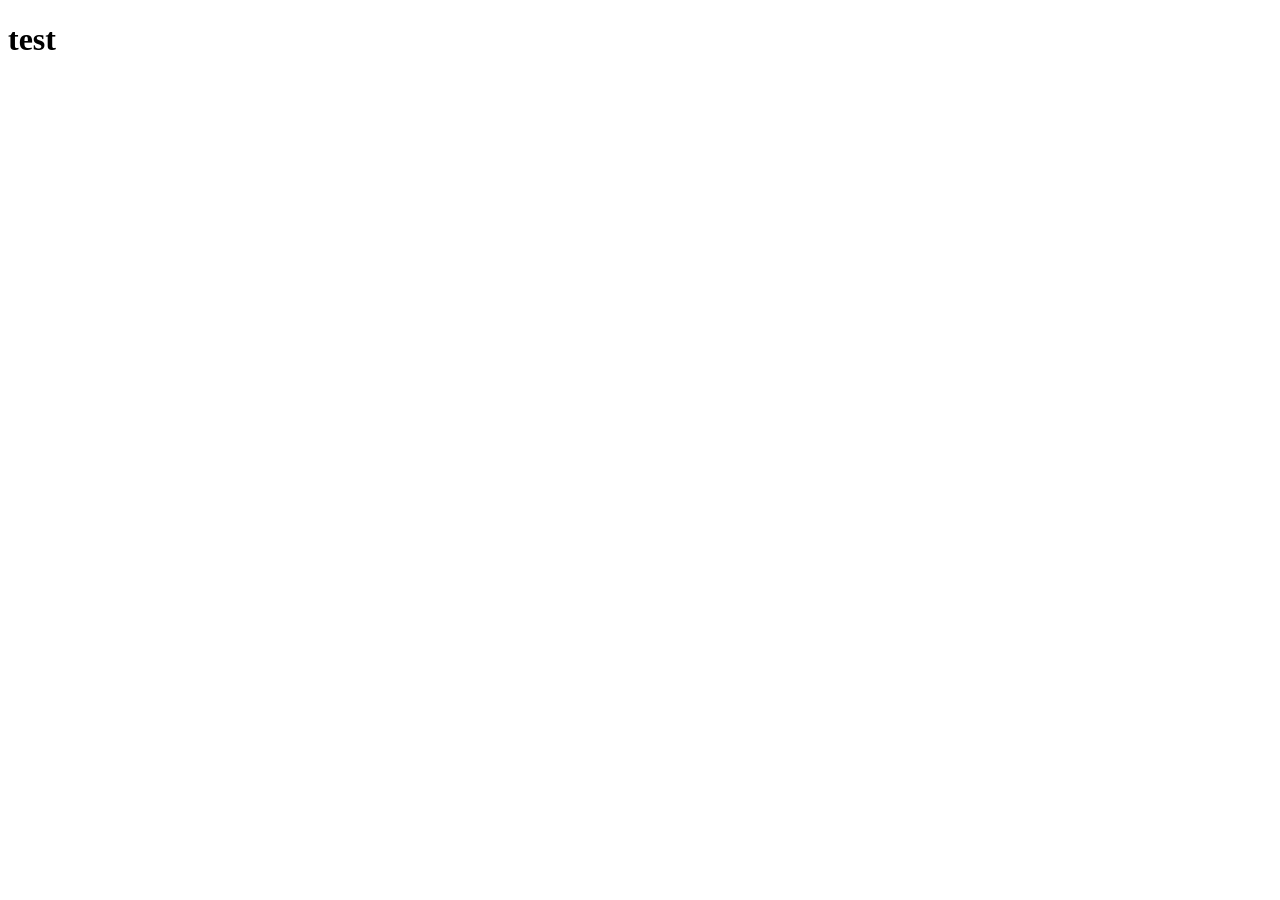
==== index.html @ ff6f2edd "1chi yangilanish" ====
<!DOCTYPE html>
<html lang="en">
<head>
    <meta charset="UTF-8">
    <meta name="viewport" content="width=device-width, initial-scale=1.0">
    <title>Document</title>
</head>
<body>
    <h1>test</h1>
</body>
</html>
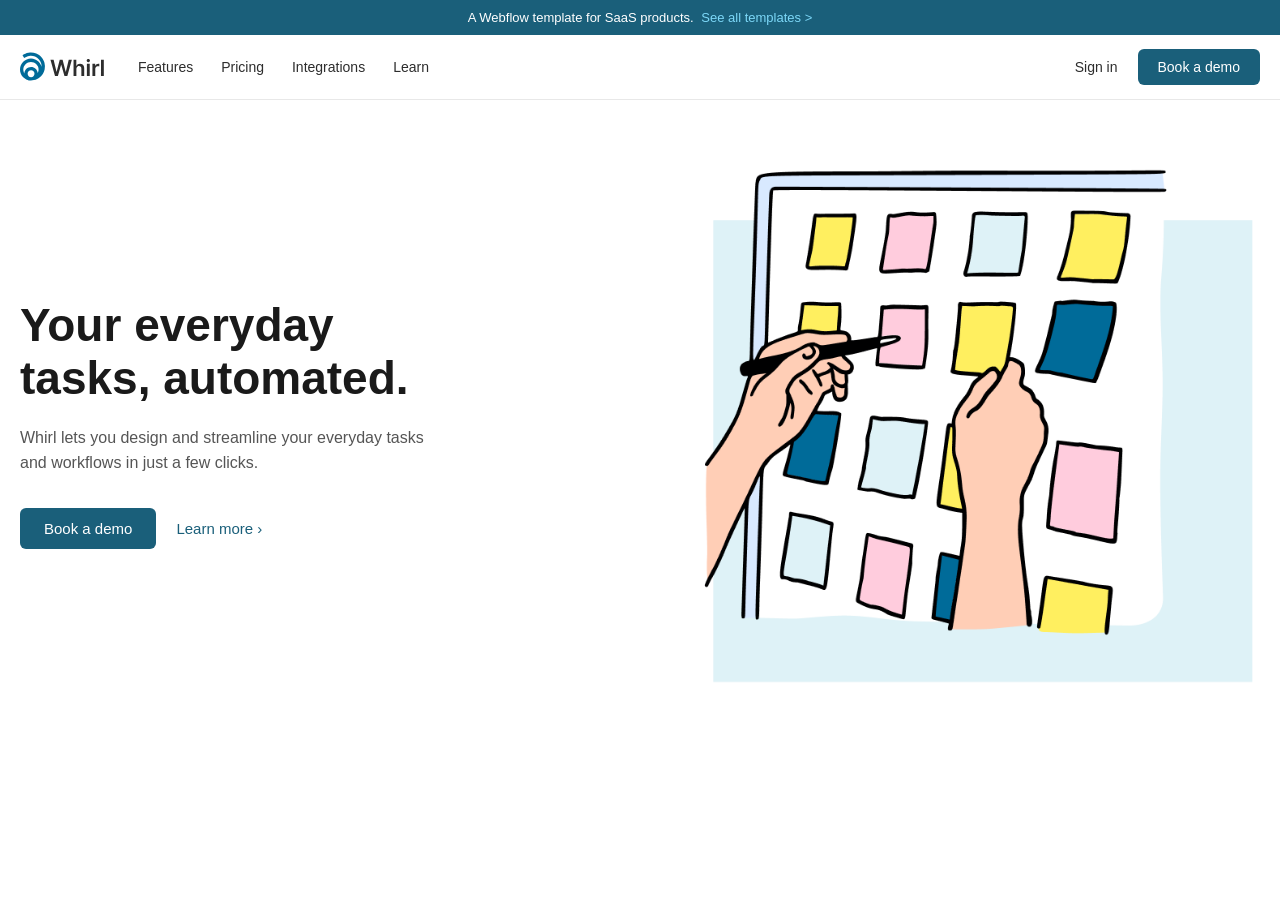
==== commit 2fcd5096: "sahifa header qism tayyor" ====
--- a/index.html
+++ b/index.html
@@ -1,11 +1,54 @@
 <!DOCTYPE html>
 <html lang="en">
 <head>
-    <meta charset="UTF-8">
-    <meta name="viewport" content="width=device-width, initial-scale=1.0">
-    <title>Document</title>
+  <meta charset="UTF-8">
+  <meta name="viewport" content="width=device-width, initial-scale=1.0">
+  <title>Whirl — Your everyday tasks, automated.</title>
+  <link rel="stylesheet" href="css/main.css">
 </head>
 <body>
-    <h1>test</h1>
+
+  <!-- TOP BAR -->
+  <div class="topbar">
+    A Webflow template for SaaS products.
+    <a href="#">See all templates &gt;</a>
+  </div>
+
+  <!-- NAVBAR -->
+  <nav class="navbar">
+    <div class="navbar-inner">
+      <a class="navbar-logo" href="#">
+        <img src="images/logo.svg" alt="Whirl">
+      </a>
+      <ul class="navbar-links">
+        <li><a href="#">Features</a></li>
+        <li><a href="#">Pricing</a></li>
+        <li><a href="#">Integrations</a></li>
+        <li><a href="#">Learn</a></li>
+      </ul>
+      <div class="navbar-right">
+        <a class="btn-signin" href="#">Sign in</a>
+        <a class="btn-demo" href="#">Book a demo</a>
+      </div>
+    </div>
+  </nav>
+
+  <!-- HERO -->
+  <section class="hero">
+    <div class="hero-inner">
+      <div class="hero-text">
+        <h1>Your everyday tasks, automated.</h1>
+        <p>Whirl lets you design and streamline your everyday tasks and workflows in just a few clicks.</p>
+        <div class="hero-buttons">
+          <a class="btn-hero-demo" href="#">Book a demo</a>
+          <a class="btn-learn" href="#">Learn more &rsaquo;</a>
+        </div>
+      </div>
+      <div class="hero-image">
+        <img src="images/hero.png" alt="Task board illustration">
+      </div>
+    </div>
+  </section>
+
 </body>
-</html>+</html>
--- a/css/main.css
+++ b/css/main.css
@@ -0,0 +1,179 @@
+* {
+  margin: 0;
+  padding: 0;
+  box-sizing: border-box;
+}
+
+body {
+  font-family: -apple-system, BlinkMacSystemFont, 'Segoe UI', Roboto, sans-serif;
+  background: #fff;
+  color: #2d2d2d;
+}
+
+/* TOPBAR */
+.topbar {
+  background: #1a5f7a;
+  text-align: center;
+  padding: 10px 20px;
+  font-size: 13px;
+  color: #fff;
+}
+
+.topbar a {
+  color: #7dd8f8;
+  text-decoration: none;
+  margin-left: 4px;
+}
+
+/* NAVBAR */
+.navbar {
+  border-bottom: 1px solid #e8e8e8;
+  padding: 0 20px;
+}
+
+.navbar-inner {
+  max-width: 1440px;
+  margin: 0 auto;
+  height: 64px;
+  display: flex;
+  align-items: center;
+  gap: 32px;
+}
+
+.navbar-logo {
+  display: flex;
+  align-items: center;
+  text-decoration: none;
+  flex-shrink: 0;
+}
+
+.navbar-logo img {
+  height: 30px;
+}
+
+.navbar-links {
+  display: flex;
+  align-items: center;
+  gap: 28px;
+  list-style: none;
+}
+
+.navbar-links a {
+  font-size: 14px;
+  color: #2d2d2d;
+  text-decoration: none;
+}
+
+.navbar-links a:hover {
+  color: #006B99;
+}
+
+.navbar-right {
+  margin-left: auto;
+  display: flex;
+  align-items: center;
+  gap: 20px;
+}
+
+.btn-signin {
+  font-size: 14px;
+  color: #2d2d2d;
+  text-decoration: none;
+}
+
+.btn-demo {
+  background: #1a5f7a;
+  color: #fff;
+  font-size: 14px;
+  padding: 10px 20px;
+  border-radius: 6px;
+  text-decoration: none;
+  white-space: nowrap;
+}
+
+.btn-demo:hover {
+  background: #155068;
+}
+
+/* HERO */
+.hero {
+  padding: 60px 20px 80px;
+}
+
+.hero-inner {
+  max-width: 1440px;
+  margin: 0 auto;
+  display: flex;
+  align-items: center;
+  justify-content: space-between;
+  gap: 60px;
+}
+
+.hero-text {
+  max-width: 420px;
+  flex-shrink: 0;
+}
+
+.hero-text h1 {
+  font-size: 46px;
+  font-weight: 800;
+  line-height: 1.15;
+  color: #1a1a1a;
+  margin-bottom: 20px;
+}
+
+.hero-text p {
+  font-size: 16px;
+  color: #555;
+  line-height: 1.6;
+  margin-bottom: 32px;
+}
+
+.hero-buttons {
+  display: flex;
+  align-items: center;
+  gap: 20px;
+}
+
+.btn-hero-demo {
+  background: #1a5f7a;
+  color: #fff;
+  font-size: 15px;
+  padding: 12px 24px;
+  border-radius: 6px;
+  text-decoration: none;
+}
+
+.btn-hero-demo:hover {
+  background: #155068;
+}
+
+.btn-learn {
+  font-size: 15px;
+  color: #1a5f7a;
+  text-decoration: none;
+  display: flex;
+  align-items: center;
+  gap: 6px;
+}
+
+.btn-learn:hover {
+  text-decoration: underline;
+}
+
+.hero-image {
+  flex: 1;
+  max-width: 560px;
+  background: #dff0f7;
+  border-radius: 12px;
+  overflow: hidden;
+  display: flex;
+  align-items: center;
+  justify-content: center;
+}
+
+.hero-image img {
+  width: 100%;
+  height: auto;
+  display: block;
+}
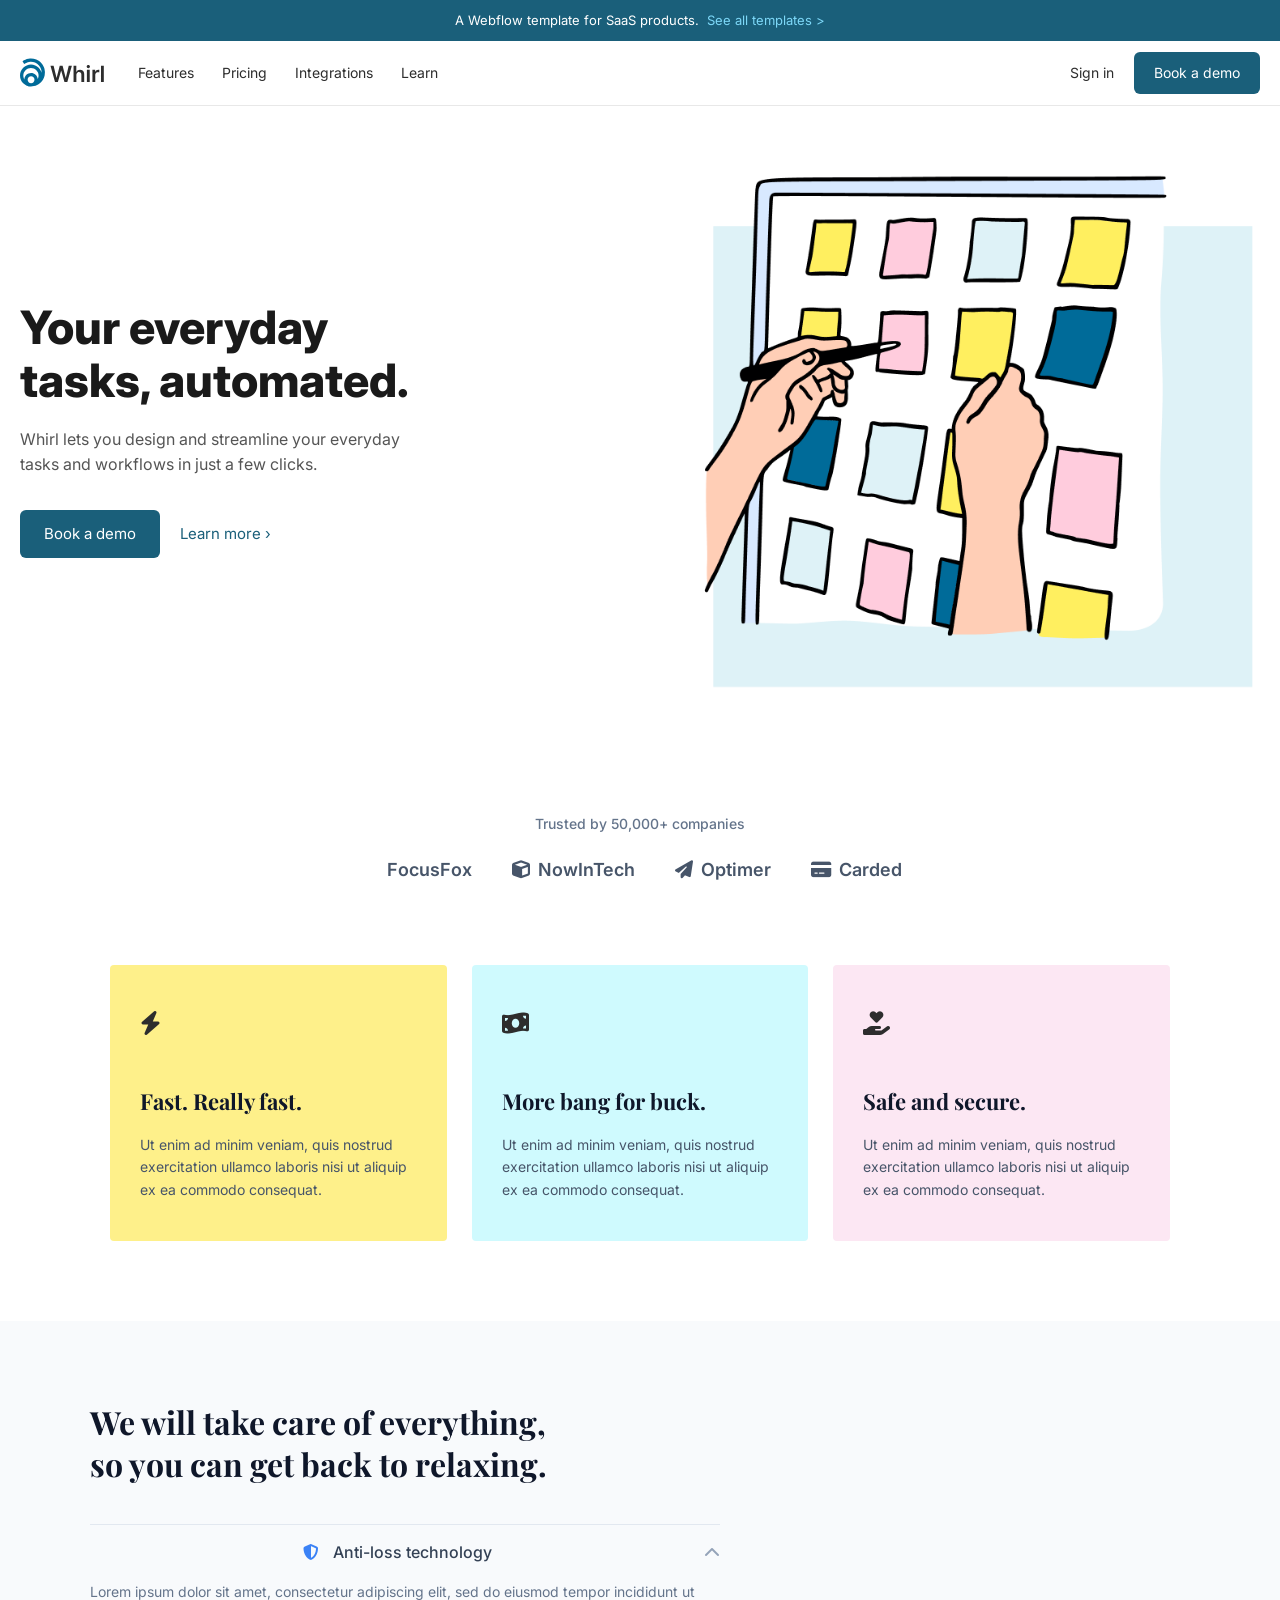
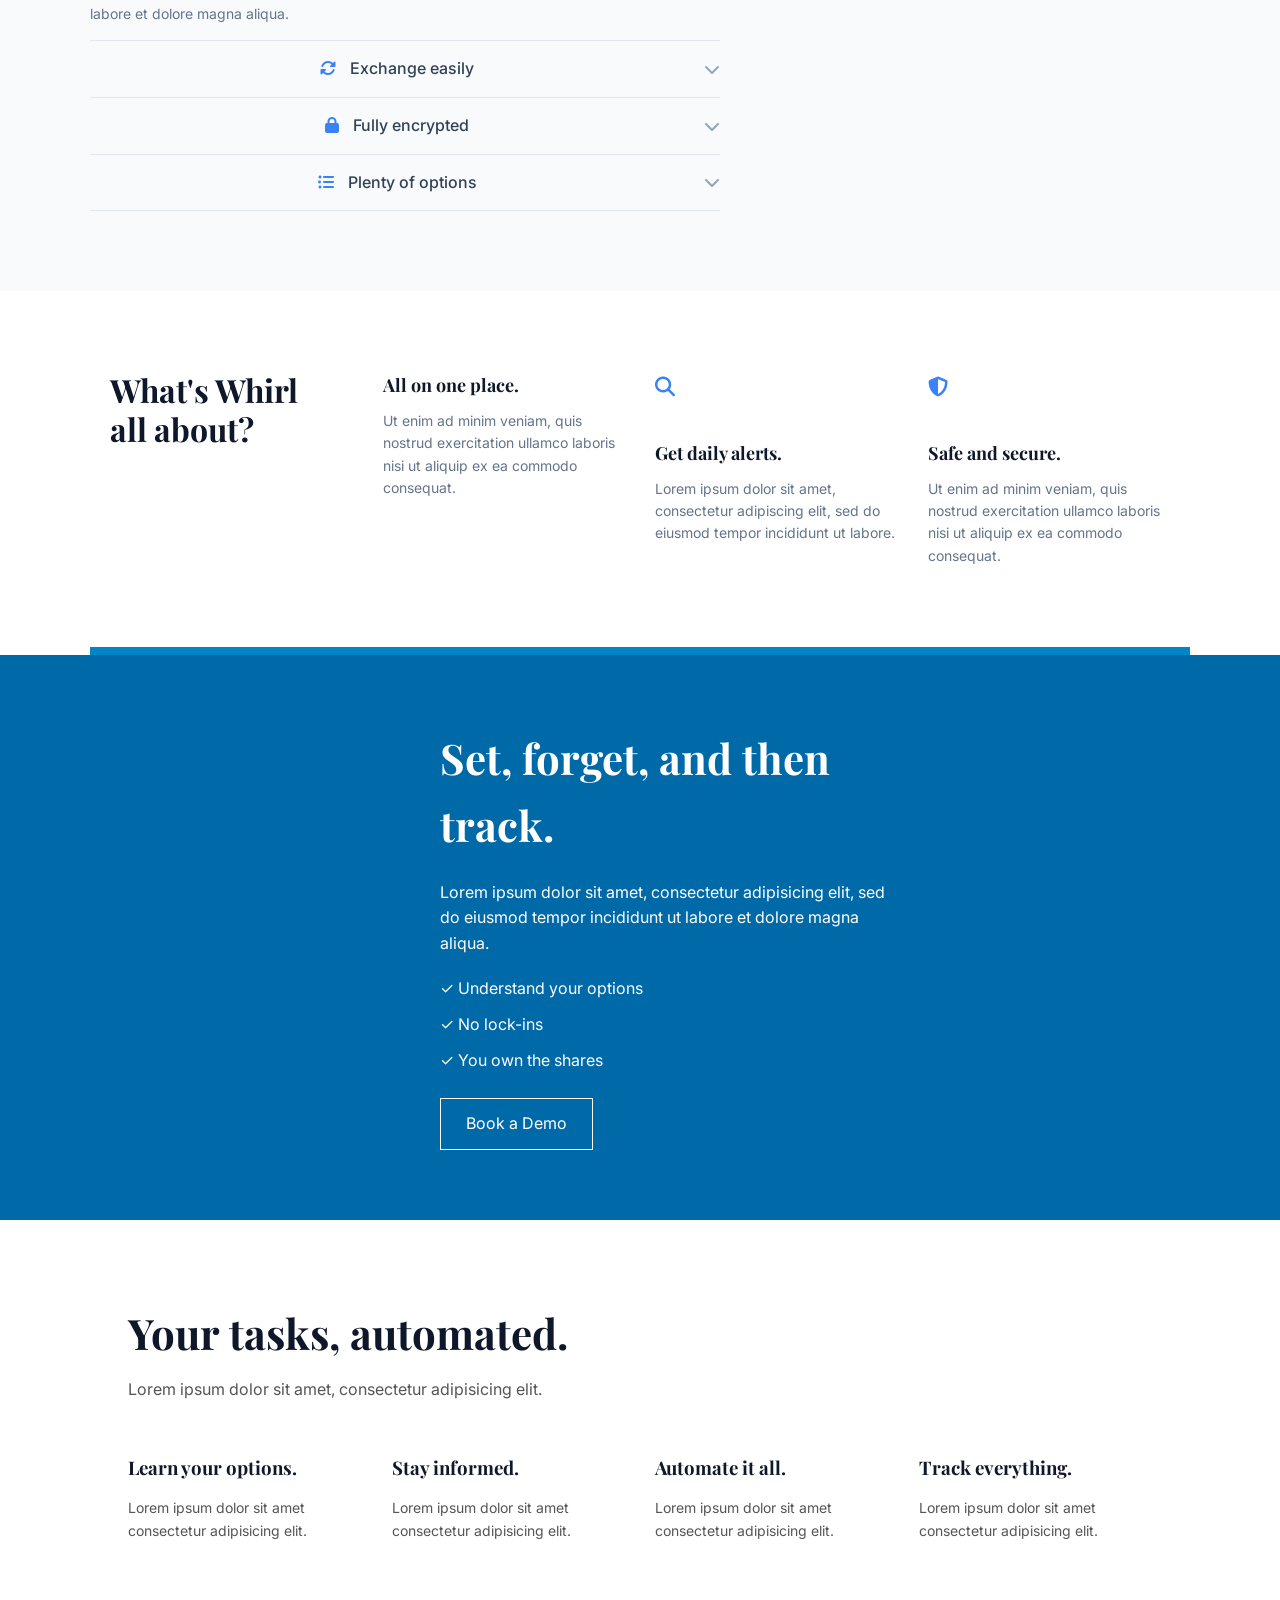
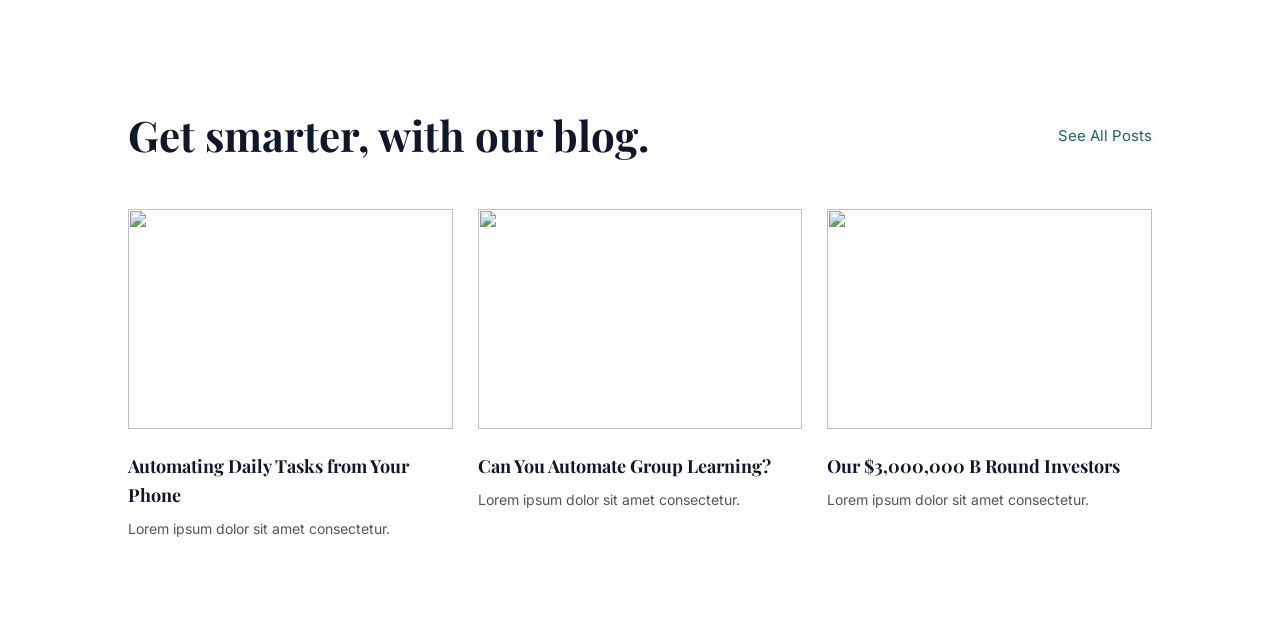
==== commit e39bc1c4: "birlashtirish" ====
--- a/index.html
+++ b/index.html
@@ -1,9 +1,13 @@
 <!DOCTYPE html>
-<html lang="en">
+<html lang="uz">
 <head>
   <meta charset="UTF-8">
   <meta name="viewport" content="width=device-width, initial-scale=1.0">
   <title>Whirl — Your everyday tasks, automated.</title>
+  <link rel="preconnect" href="https://fonts.googleapis.com">
+  <link rel="preconnect" href="https://fonts.gstatic.com" crossorigin>
+  <link href="https://fonts.googleapis.com/css2?family=Inter:wght@400;500;600;800&family=Playfair+Display:wght@400;700&display=swap" rel="stylesheet">
+  <link rel="stylesheet" href="https://cdnjs.cloudflare.com/ajax/libs/font-awesome/6.5.0/css/all.min.css">
   <link rel="stylesheet" href="css/main.css">
 </head>
 <body>
@@ -50,5 +54,181 @@
     </div>
   </section>
 
+  <!-- BRANDS -->
+  <section class="brands-section">
+    <p class="brands-title">Trusted by 50,000+ companies</p>
+    <div class="brands-container">
+      <div class="brand-item"><i class="fa-solid fa-fox"></i> FocusFox</div>
+      <div class="brand-item"><i class="fa-solid fa-cube"></i> NowInTech</div>
+      <div class="brand-item"><i class="fa-solid fa-paper-plane"></i> Optimer</div>
+      <div class="brand-item"><i class="fa-solid fa-credit-card"></i> Carded</div>
+    </div>
+  </section>
+
+  <!-- CARDS -->
+  <section class="cards-section">
+    <div class="cards-grid">
+      <div class="card card-yellow">
+        <div class="card-icon"><i class="fa-solid fa-bolt"></i></div>
+        <img src="images/chatmoq.svg" alt="">
+        <h3>Fast. Really fast.</h3>
+        <p>Ut enim ad minim veniam, quis nostrud exercitation ullamco laboris nisi ut aliquip ex ea commodo consequat.</p>
+      </div>
+      <div class="card card-blue">
+        <div class="card-icon"><i class="fa-solid fa-money-bill-wave"></i></div>
+        <img src="images/pul.svg" alt="">
+        <h3>More bang for buck.</h3>
+        <p>Ut enim ad minim veniam, quis nostrud exercitation ullamco laboris nisi ut aliquip ex ea commodo consequat.</p>
+      </div>
+      <div class="card card-pink">
+        <div class="card-icon"><i class="fa-solid fa-hand-holding-heart"></i></div>
+        <img src="images/qolcha.svg" alt="">
+        <h3>Safe and secure.</h3>
+        <p>Ut enim ad minim veniam, quis nostrud exercitation ullamco laboris nisi ut aliquip ex ea commodo consequat.</p>
+      </div>
+    </div>
+  </section>
+
+  <!-- FEATURES ACCORDION -->
+  <section class="features-section">
+    <div class="features-container">
+      <div class="features-text">
+        <h2>We will take care of everything, <br>so you can get back to relaxing.</h2>
+        <div class="accordion">
+          <div class="accordion-item active">
+            <div class="accordion-header">
+              <img src="images/mix.svg" alt="">
+              <span><i class="fa-solid fa-shield-halved"></i> Anti-loss technology</span>
+              <i class="fa-solid fa-chevron-up"></i>
+            </div>
+            <div class="accordion-content">
+              <p>Lorem ipsum dolor sit amet, consectetur adipiscing elit, sed do eiusmod tempor incididunt ut labore et dolore magna aliqua.</p>
+            </div>
+          </div>
+          <div class="accordion-item">
+            <div class="accordion-header">
+              <img src="images/stekr.svg" alt="">
+              <span><i class="fa-solid fa-rotate"></i> Exchange easily</span>
+              <i class="fa-solid fa-chevron-down"></i>
+            </div>
+          </div>
+          <div class="accordion-item">
+            <div class="accordion-header">
+              <img src="images/poshta.svg" alt="">
+              <span><i class="fa-solid fa-lock"></i> Fully encrypted</span>
+              <i class="fa-solid fa-chevron-down"></i>
+            </div>
+          </div>
+          <div class="accordion-item">
+            <div class="accordion-header">
+              <img src="images/IMAGE (23).svg" alt="">
+              <span><i class="fa-solid fa-list-ul"></i> Plenty of options</span>
+              <i class="fa-solid fa-chevron-down"></i>
+            </div>
+          </div>
+        </div>
+      </div>
+      <div class="features-image">
+        <img src="images/kompiyuter.svg" alt="">
+      </div>
+    </div>
+  </section>
+
+  <!-- DETAILS -->
+  <section class="details-section">
+    <div class="details-grid">
+      <div class="details-title-box">
+        <h2>What's Whirl <br>all about?</h2>
+      </div>
+      <div class="detail-item">
+        <h3>All on one place.</h3>
+        <p>Ut enim ad minim veniam, quis nostrud exercitation ullamco laboris nisi ut aliquip ex ea commodo consequat.</p>
+      </div>
+      <div class="detail-item">
+        <div class="detail-icon"><i class="fa-solid fa-magnifying-glass"></i></div>
+        <img src="images/lupa.svg" alt="">
+        <h3>Get daily alerts.</h3>
+        <p>Lorem ipsum dolor sit amet, consectetur adipiscing elit, sed do eiusmod tempor incididunt ut labore.</p>
+      </div>
+      <div class="detail-item">
+        <div class="detail-icon"><i class="fa-solid fa-shield-halved"></i></div>
+        <img src="images/reytng.svg" alt="">
+        <h3>Safe and secure.</h3>
+        <p>Ut enim ad minim veniam, quis nostrud exercitation ullamco laboris nisi ut aliquip ex ea commodo consequat.</p>
+      </div>
+    </div>
+  </section>
+
+  <!-- CTA SECTION -->
+  <section class="cta-section">
+    <div class="cta-img">
+      <img src="images/asosiy.svg" alt="">
+    </div>
+    <div class="cta-text">
+      <h1>Set, forget, and then track.</h1>
+      <p>
+        Lorem ipsum dolor sit amet, consectetur adipisicing elit,
+        sed do eiusmod tempor incididunt ut labore et dolore magna aliqua.
+      </p>
+      <ul>
+        <li>&#10003; Understand your options</li>
+        <li>&#10003; No lock-ins</li>
+        <li>&#10003; You own the shares</li>
+      </ul>
+      <a href="#" class="btn-outline">Book a Demo</a>
+    </div>
+  </section>
+
+  <!-- AUTOMATION FEATURES -->
+  <section class="features-auto">
+    <h2>Your tasks, automated.</h2>
+    <p class="subtitle">
+      Lorem ipsum dolor sit amet, consectetur adipisicing elit.
+    </p>
+    <div class="feature-boxes">
+      <div class="box">
+        <h3>Learn your options.</h3>
+        <p>Lorem ipsum dolor sit amet consectetur adipisicing elit.</p>
+      </div>
+      <div class="box">
+        <h3>Stay informed.</h3>
+        <p>Lorem ipsum dolor sit amet consectetur adipisicing elit.</p>
+      </div>
+      <div class="box">
+        <h3>Automate it all.</h3>
+        <p>Lorem ipsum dolor sit amet consectetur adipisicing elit.</p>
+      </div>
+      <div class="box">
+        <h3>Track everything.</h3>
+        <p>Lorem ipsum dolor sit amet consectetur adipisicing elit.</p>
+      </div>
+    </div>
+  </section>
+
+  <!-- BLOG -->
+  <section class="blog">
+    <div class="blog-header">
+      <h2>Get smarter, with our blog.</h2>
+      <a href="#">See All Posts</a>
+    </div>
+    <div class="blog-cards">
+      <div class="card">
+        <img src="images/1.svg" alt="">
+        <h3>Automating Daily Tasks from Your Phone</h3>
+        <p>Lorem ipsum dolor sit amet consectetur.</p>
+      </div>
+      <div class="card">
+        <img src="images/2.svg" alt="">
+        <h3>Can You Automate Group Learning?</h3>
+        <p>Lorem ipsum dolor sit amet consectetur.</p>
+      </div>
+      <div class="card">
+        <img src="images/3.svg" alt="">
+        <h3>Our $3,000,000 B Round Investors</h3>
+        <p>Lorem ipsum dolor sit amet consectetur.</p>
+      </div>
+    </div>
+  </section>
+
 </body>
 </html>
--- a/css/main.css
+++ b/css/main.css
@@ -1,3 +1,6 @@
+/* ================================================================
+   RESET & BASE
+   ================================================================ */
 * {
   margin: 0;
   padding: 0;
@@ -5,12 +8,20 @@
 }
 
 body {
-  font-family: -apple-system, BlinkMacSystemFont, 'Segoe UI', Roboto, sans-serif;
+  font-family: -apple-system, BlinkMacSystemFont, 'Segoe UI', Roboto, 'Inter', sans-serif;
   background: #fff;
   color: #2d2d2d;
-}
-
-/* TOPBAR */
+  line-height: 1.6;
+}
+
+h2, h3 {
+  font-family: 'Playfair Display', serif;
+  color: #0f172a;
+}
+
+/* ================================================================
+   TOPBAR
+   ================================================================ */
 .topbar {
   background: #1a5f7a;
   text-align: center;
@@ -25,7 +36,9 @@
   margin-left: 4px;
 }
 
-/* NAVBAR */
+/* ================================================================
+   NAVBAR
+   ================================================================ */
 .navbar {
   border-bottom: 1px solid #e8e8e8;
   padding: 0 20px;
@@ -65,7 +78,7 @@
 }
 
 .navbar-links a:hover {
-  color: #006B99;
+  color: #006b99;
 }
 
 .navbar-right {
@@ -95,7 +108,9 @@
   background: #155068;
 }
 
-/* HERO */
+/* ================================================================
+   HERO (index)
+   ================================================================ */
 .hero {
   padding: 60px 20px 80px;
 }
@@ -177,3 +192,371 @@
   height: auto;
   display: block;
 }
+
+/* ================================================================
+   BRANDS (otkir)
+   ================================================================ */
+.brands-section {
+  text-align: center;
+  padding: 40px 20px;
+}
+
+.brands-title {
+  font-size: 14px;
+  color: #64748b;
+  margin-bottom: 20px;
+  font-weight: 500;
+}
+
+.brands-container {
+  display: flex;
+  justify-content: center;
+  gap: 40px;
+  flex-wrap: wrap;
+  align-items: center;
+}
+
+.brand-item {
+  font-size: 18px;
+  font-weight: 600;
+  color: #475569;
+  display: flex;
+  align-items: center;
+  gap: 8px;
+}
+
+/* ================================================================
+   CARDS (otkir)
+   ================================================================ */
+.cards-section {
+  padding: 40px 20px 80px;
+  max-width: 1100px;
+  margin: 0 auto;
+}
+
+.cards-grid {
+  display: grid;
+  grid-template-columns: repeat(auto-fit, minmax(300px, 1fr));
+  gap: 25px;
+}
+
+.card {
+  padding: 40px 30px;
+  border-radius: 4px;
+}
+
+.card-icon {
+  font-size: 24px;
+  margin-bottom: 15px;
+}
+
+.card h3 {
+  font-size: 22px;
+  margin-bottom: 15px;
+}
+
+.card p {
+  font-size: 14px;
+  color: #475569;
+}
+
+.card-yellow { background-color: #fef08a; }
+.card-blue   { background-color: #cffafe; }
+.card-pink   { background-color: #fce7f3; }
+
+/* ================================================================
+   FEATURES ACCORDION (otkir)
+   ================================================================ */
+.features-section {
+  background-color: #f8fafc;
+  padding: 80px 20px;
+}
+
+.features-container {
+  max-width: 1100px;
+  margin: 0 auto;
+  display: grid;
+  grid-template-columns: 1.2fr 0.8fr;
+  gap: 50px;
+  align-items: center;
+}
+
+.features-text h2 {
+  font-size: 32px;
+  margin-bottom: 40px;
+  line-height: 1.3;
+}
+
+.accordion {
+  border-top: 1px solid #e2e8f0;
+}
+
+.accordion-item {
+  border-bottom: 1px solid #e2e8f0;
+}
+
+.accordion-header {
+  display: flex;
+  justify-content: space-between;
+  align-items: center;
+  padding: 15px 0;
+  font-weight: 500;
+  color: #334155;
+  cursor: pointer;
+}
+
+.accordion-header i {
+  color: #94a3b8;
+}
+
+.accordion-header span i {
+  margin-right: 10px;
+  color: #3b82f6;
+}
+
+.accordion-content {
+  padding-bottom: 15px;
+  font-size: 14px;
+  color: #64748b;
+  display: none;
+}
+
+.accordion-item.active .accordion-content {
+  display: block;
+}
+
+/* ================================================================
+   DETAILS (otkir)
+   ================================================================ */
+.details-section {
+  padding: 80px 20px;
+  max-width: 1100px;
+  margin: 0 auto;
+  border-bottom: 8px solid #0284c7;
+}
+
+.details-grid {
+  display: grid;
+  grid-template-columns: repeat(auto-fit, minmax(220px, 1fr));
+  gap: 30px;
+}
+
+.details-title-box h2 {
+  font-size: 32px;
+  line-height: 1.2;
+}
+
+.detail-item h3 {
+  font-size: 18px;
+  margin-bottom: 10px;
+}
+
+.detail-item p {
+  font-size: 14px;
+  color: #64748b;
+}
+
+.detail-icon {
+  font-size: 20px;
+  color: #3b82f6;
+  margin-bottom: 10px;
+}
+
+/* ================================================================
+   CTA SECTION (shokir - .hero qayta nomlandi)
+   ================================================================ */
+.cta-section {
+  background: #006aa8;
+  color: white;
+  display: flex;
+  justify-content: center;
+  align-items: center;
+  gap: 50px;
+  padding: 70px 10%;
+}
+
+.cta-img img {
+  width: 350px;
+}
+
+.cta-text {
+  max-width: 450px;
+}
+
+.cta-text h1 {
+  font-size: 42px;
+  margin-bottom: 20px;
+  color: white;
+  font-family: 'Playfair Display', serif;
+}
+
+.cta-text p {
+  line-height: 1.6;
+  margin-bottom: 20px;
+}
+
+.cta-text ul {
+  list-style: none;
+  margin-bottom: 25px;
+}
+
+.cta-text li {
+  margin: 10px 0;
+}
+
+.btn-outline {
+  color: white;
+  text-decoration: none;
+  border: 1px solid white;
+  padding: 12px 25px;
+  display: inline-block;
+}
+
+/* ================================================================
+   AUTOMATION FEATURES (shokir - .features qayta nomlandi)
+   ================================================================ */
+.features-auto {
+  padding: 80px 10%;
+}
+
+.features-auto h2 {
+  font-size: 42px;
+  margin-bottom: 10px;
+}
+
+.subtitle {
+  margin-bottom: 50px;
+  color: #555;
+}
+
+.feature-boxes {
+  display: grid;
+  grid-template-columns: repeat(4, 1fr);
+  gap: 30px;
+}
+
+.box h3 {
+  margin-bottom: 15px;
+}
+
+.box p {
+  font-size: 14px;
+  color: #555;
+}
+
+/* ================================================================
+   BLOG (shokir)
+   ================================================================ */
+.blog {
+  padding: 80px 10%;
+}
+
+.blog-header {
+  display: flex;
+  justify-content: space-between;
+  align-items: center;
+  margin-bottom: 40px;
+}
+
+.blog-header h2 {
+  font-size: 42px;
+}
+
+.blog-header a {
+  color: #1a5f7a;
+  text-decoration: none;
+  font-size: 15px;
+}
+
+.blog-header a:hover {
+  text-decoration: underline;
+}
+
+.blog-cards {
+  display: grid;
+  grid-template-columns: repeat(3, 1fr);
+  gap: 25px;
+}
+
+/* Blog kartochkalari .cards-section .card bilan to'qnashmasligi uchun aniq selektor */
+.blog-cards .card {
+  background: white;
+  padding: 0;
+  border-radius: 0;
+}
+
+.blog-cards .card img {
+  width: 100%;
+  height: 220px;
+  object-fit: cover;
+}
+
+.blog-cards .card h3 {
+  font-size: 18px;
+  margin: 15px 0 8px;
+}
+
+.blog-cards .card p {
+  color: #555;
+  font-size: 14px;
+}
+
+/* ================================================================
+   RESPONSIVE
+   ================================================================ */
+@media (max-width: 1024px) {
+  .feature-boxes {
+    grid-template-columns: repeat(2, 1fr);
+  }
+
+  .blog-cards {
+    grid-template-columns: repeat(2, 1fr);
+  }
+}
+
+@media (max-width: 768px) {
+  .hero-inner {
+    flex-direction: column;
+  }
+
+  .hero-text {
+    max-width: 100%;
+  }
+
+  .features-container {
+    grid-template-columns: 1fr;
+    text-align: center;
+  }
+
+  .accordion-header {
+    text-align: left;
+  }
+
+  .features-image {
+    margin-top: 40px;
+  }
+
+  .cta-section {
+    flex-direction: column;
+    text-align: center;
+    padding: 50px 5%;
+  }
+
+  .cta-img img {
+    width: 250px;
+  }
+
+  .feature-boxes {
+    grid-template-columns: 1fr;
+  }
+
+  .blog-cards {
+    grid-template-columns: 1fr;
+  }
+
+  .blog-header {
+    flex-direction: column;
+    gap: 15px;
+    align-items: flex-start;
+  }
+}
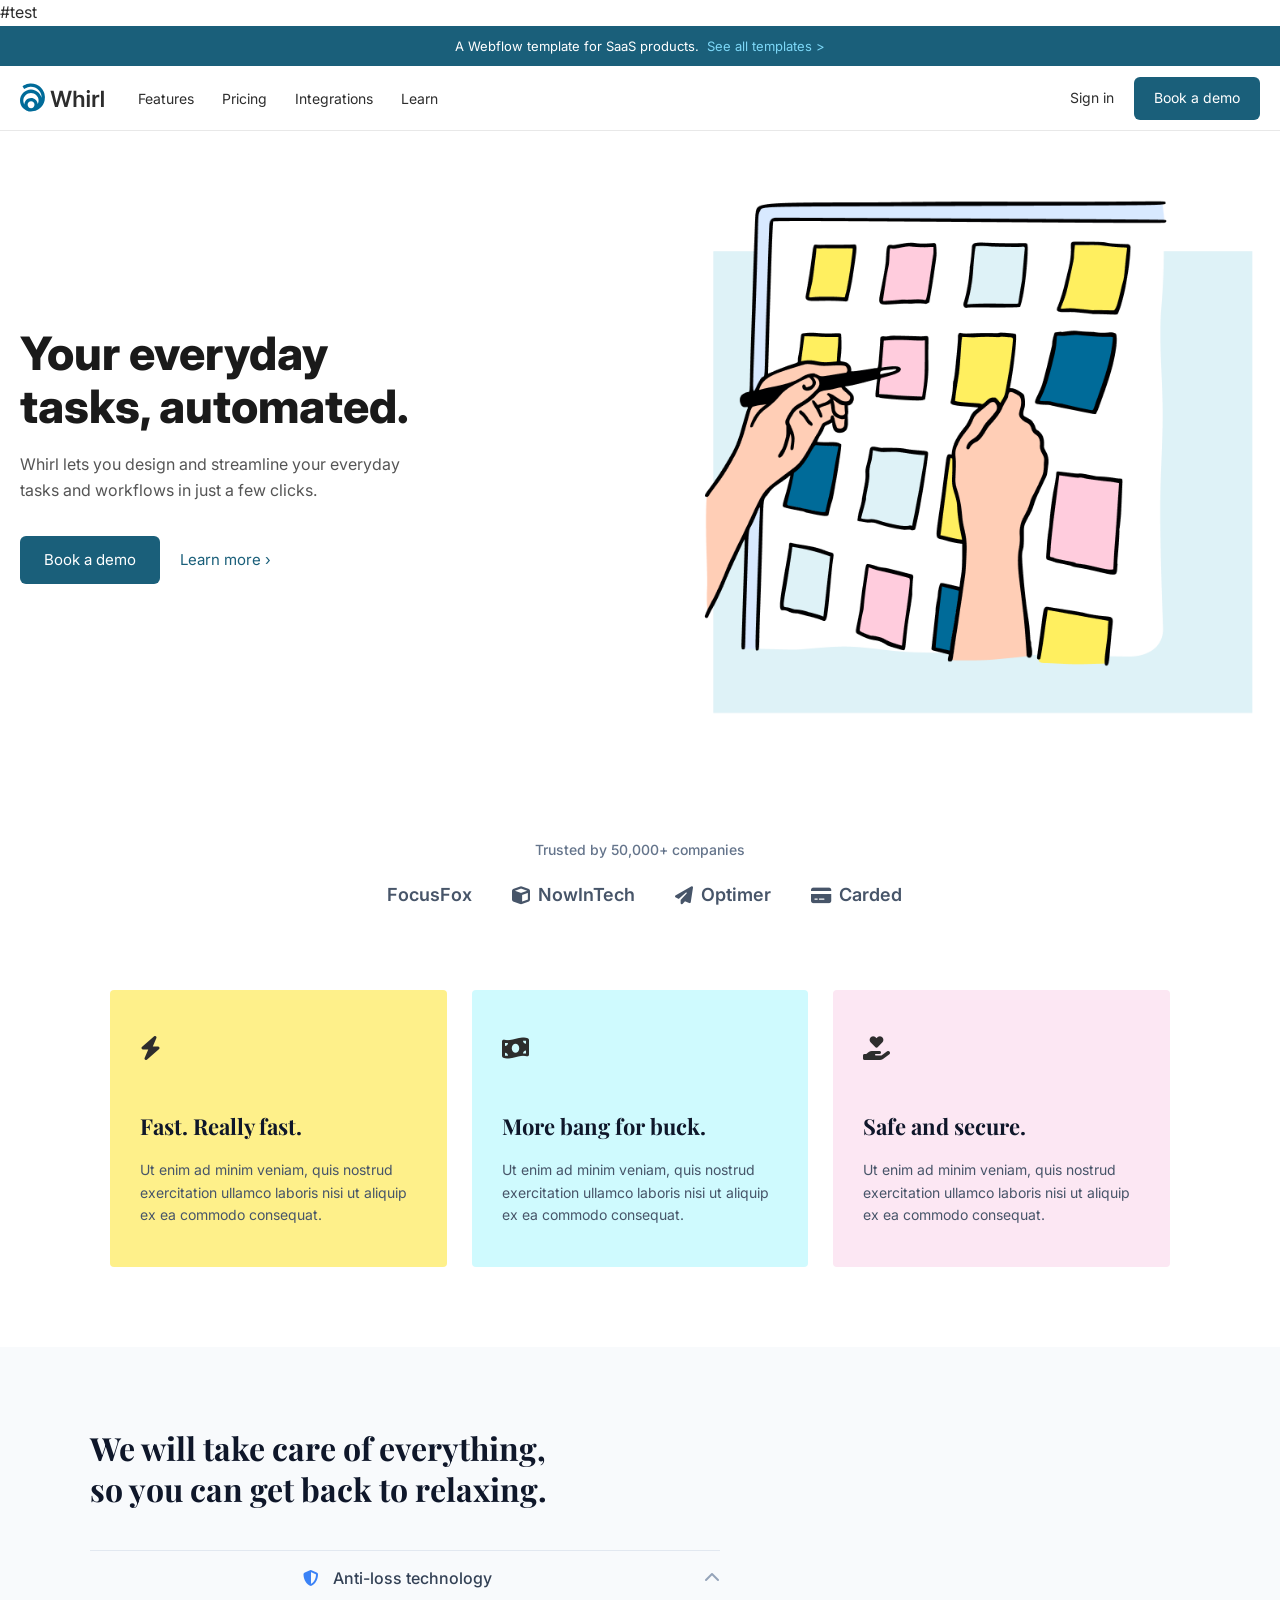
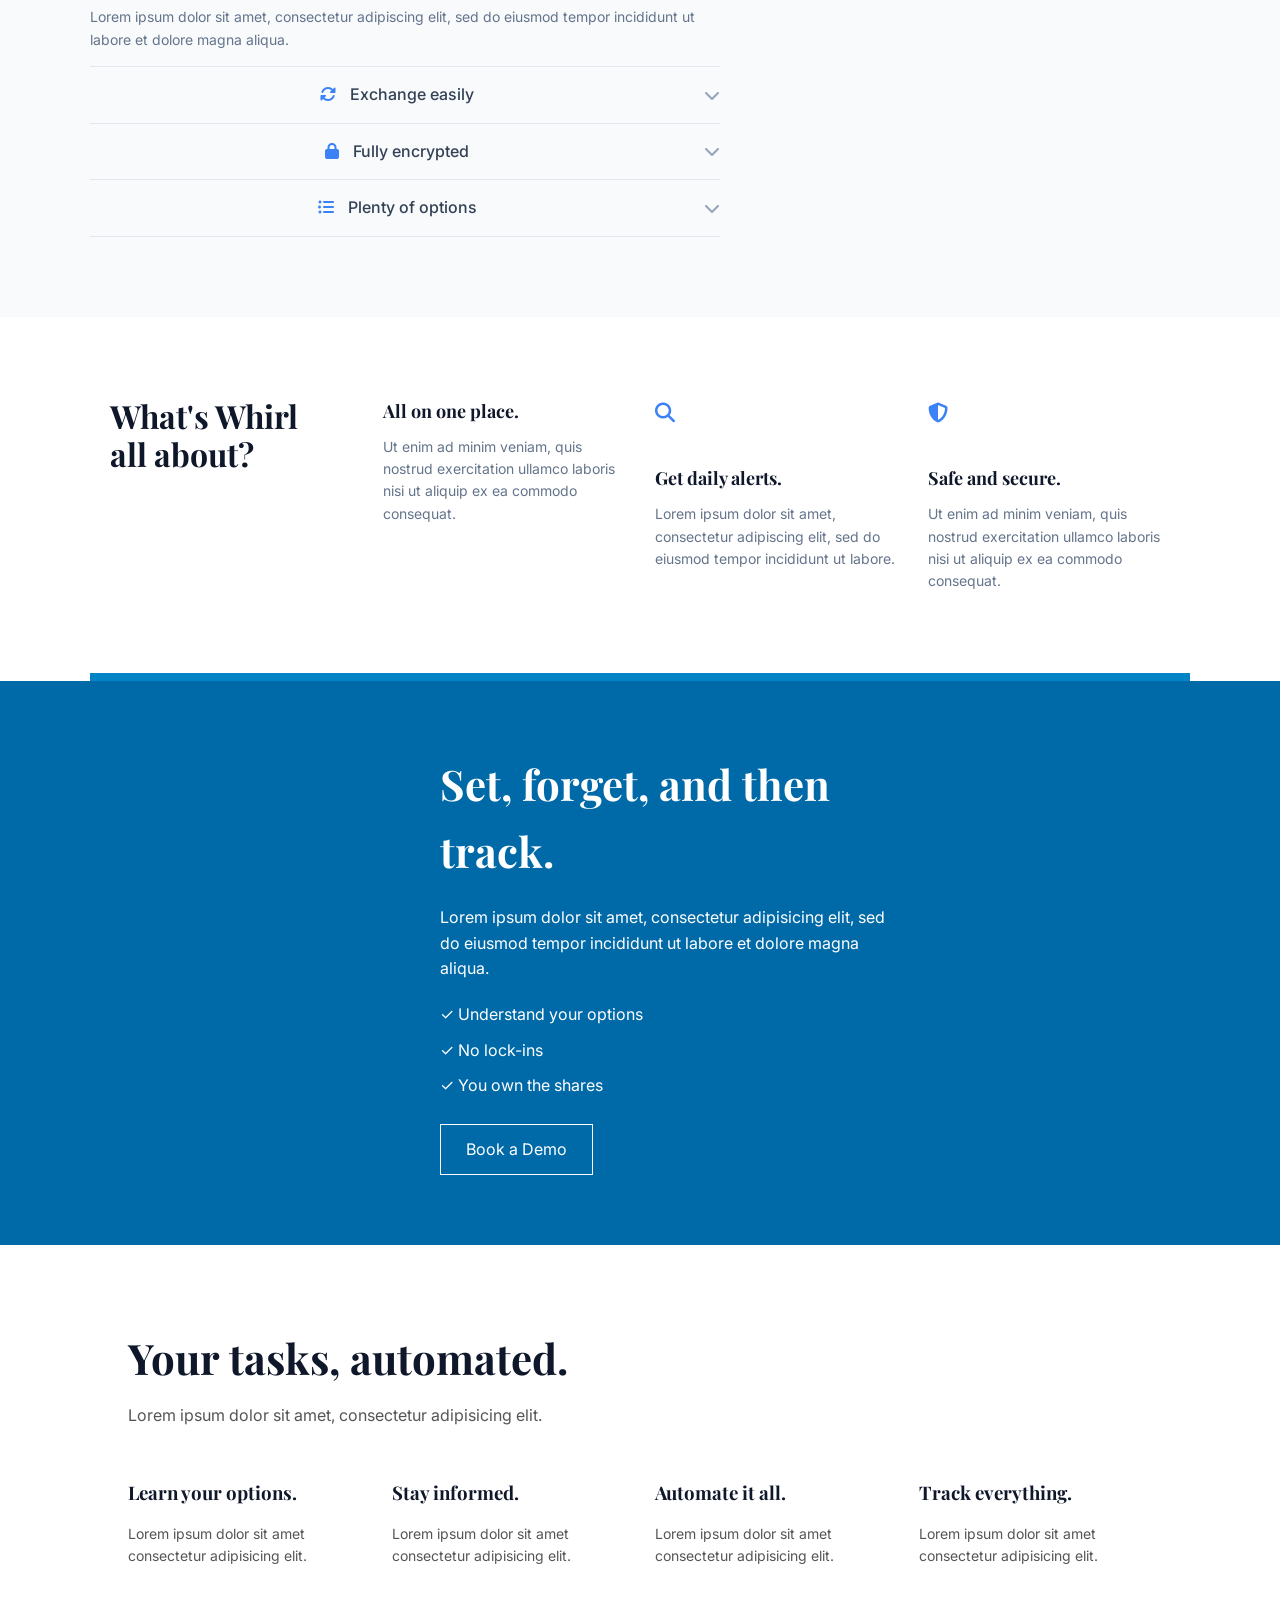
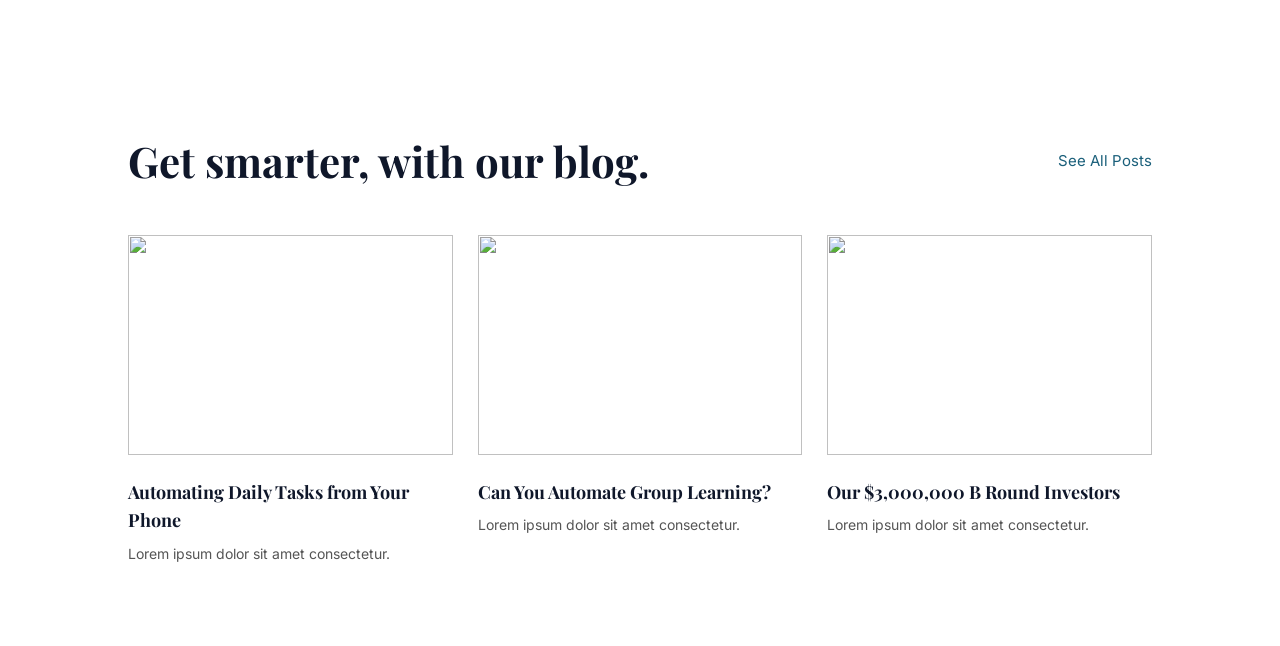
==== commit b0b07a5d: "birlashish" ====
--- a/index.html
+++ b/index.html
@@ -11,7 +11,7 @@
   <link rel="stylesheet" href="css/main.css">
 </head>
 <body>
-
+#test
   <!-- TOP BAR -->
   <div class="topbar">
     A Webflow template for SaaS products.
